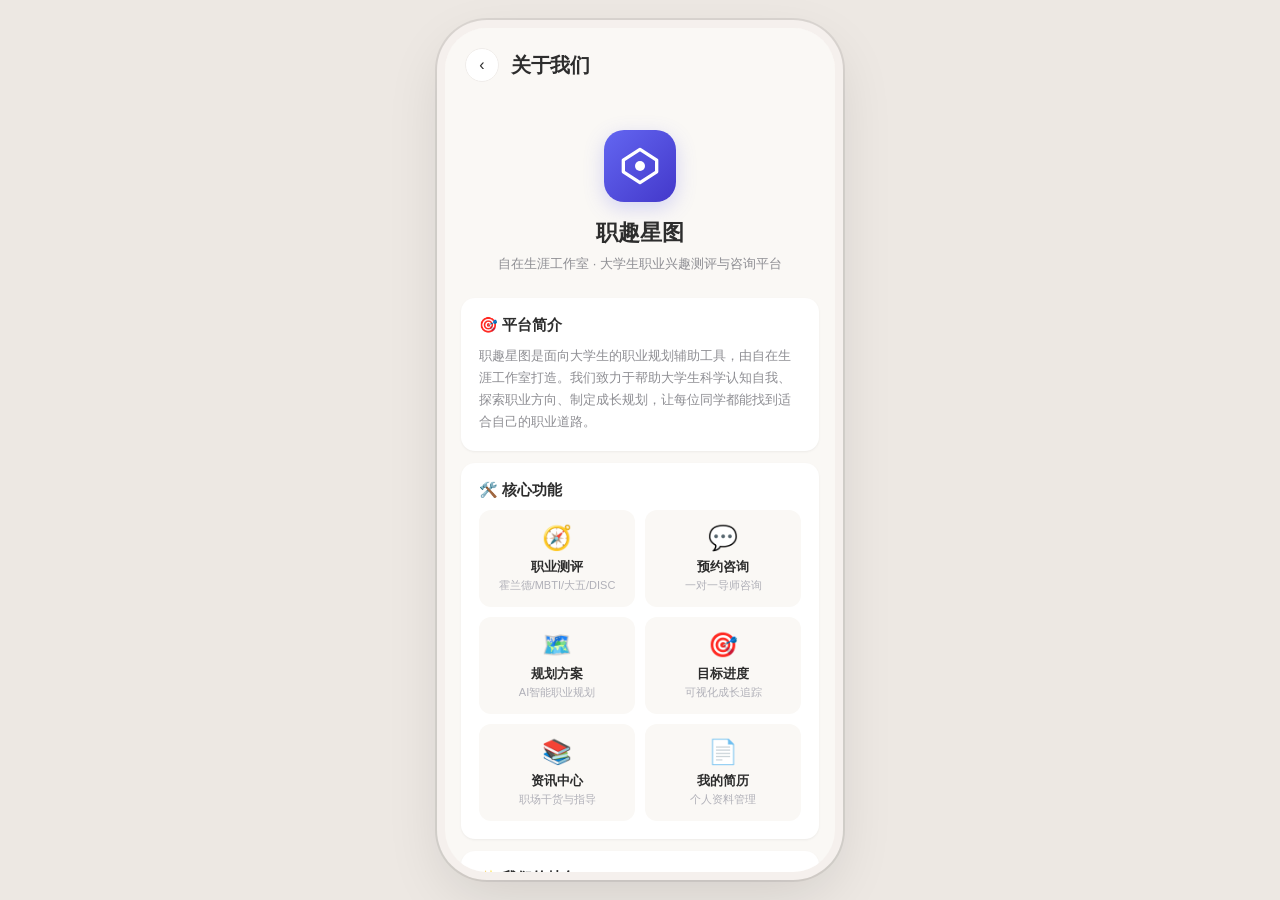
==== about.html @ 31597040 "自在生涯工作室 - 职业测评与咨询系统" ====
<!DOCTYPE html>
<html lang="zh-CN">
<head>
<meta charset="UTF-8">
<meta name="viewport" content="width=device-width, initial-scale=1.0, maximum-scale=1.0, user-scalable=no">
<title>关于我们 · 自在生涯工作室</title>
<style>
:root {
  --bg: #FAF8F5;
  --card: #FFFFFF;
  --text-primary: #2D2D2D;
  --text-secondary: #8E8E93;
  --text-light: #B0B0B8;
  --border: #F0EDEA;
  --accent: #C88EA7;
  --accent-soft: #F5EDF1;
  --accent-gradient: linear-gradient(135deg, #D4A08A, #C88EA7, #B8869F);
  --radius-sm: 14px;
  --shadow-card: 0 1px 3px rgba(0,0,0,0.04), 0 1px 2px rgba(0,0,0,0.02);
}
* { margin: 0; padding: 0; box-sizing: border-box; }
body {
  font-family: -apple-system, BlinkMacSystemFont, 'PingFang SC', 'Microsoft YaHei', sans-serif;
  background: #EDE8E3;
  display: flex; justify-content: center; align-items: center;
  min-height: 100vh; padding: 16px;
}
.phone-frame {
  width: 390px; height: 844px;
  background: var(--bg);
  border-radius: 42px;
  overflow: hidden;
  position: relative;
  box-shadow: 0 0 0 8px #F5F0ED, 0 0 0 10px rgba(0,0,0,0.08), 0 20px 60px rgba(0,0,0,0.12);
  display: flex; flex-direction: column;
}

/* Header */
.header {
  padding: 20px 20px 16px;
  display: flex; align-items: center; gap: 12px;
  flex-shrink: 0; background: var(--bg);
}
.back-btn {
  width: 34px; height: 34px; border-radius: 50%;
  background: var(--card); border: 1px solid var(--border);
  cursor: pointer; font-size: 16px; color: var(--text-primary);
  display: flex; align-items: center; justify-content: center;
  transition: all 0.2s; flex-shrink: 0;
}
.back-btn:active { transform: scale(0.95); background: var(--accent-soft); }
.header-title { font-size: 20px; font-weight: 700; color: var(--text-primary); letter-spacing: -0.3px; }

/* Scroll */
.scroll-area {
  flex: 1; overflow-y: auto; overflow-x: hidden;
  padding: 0 16px 40px 16px;
  -webkit-overflow-scrolling: touch;
}
.scroll-area::-webkit-scrollbar { width: 0; }

/* Hero */
.about-hero {
  text-align: center; padding: 32px 20px 24px;
}
.about-logo {
  width: 72px; height: 72px; border-radius: 20px;
  background: linear-gradient(135deg, #6366f1, #4338ca);
  display: flex; align-items: center; justify-content: center;
  margin: 0 auto 16px;
  box-shadow: 0 6px 20px rgba(99,102,241,0.25);
}
.about-logo svg { width: 40px; height: 40px; }
.about-title { font-size: 22px; font-weight: 800; color: var(--text-primary); margin-bottom: 6px; }
.about-sub { font-size: 13px; color: var(--text-secondary); line-height: 1.5; }

/* Cards */
.about-card {
  background: var(--card); border-radius: var(--radius-sm);
  box-shadow: var(--shadow-card); margin-bottom: 12px; padding: 18px;
}
.about-card h3 {
  font-size: 15px; font-weight: 700; color: var(--text-primary);
  margin-bottom: 10px; display: flex; align-items: center; gap: 8px;
}
.about-card p, .about-card li {
  font-size: 13px; color: var(--text-secondary); line-height: 1.7;
}
.about-card ul { list-style: none; padding-left: 0; }
.about-card li { display: flex; align-items: flex-start; gap: 8px; margin-bottom: 6px; }
.about-card li::before {
  content: '•'; color: var(--accent); font-size: 16px; line-height: 1.5; flex-shrink: 0;
}

.feature-grid {
  display: grid; grid-template-columns: 1fr 1fr; gap: 10px;
}
.feature-item {
  background: var(--bg); border-radius: 12px; padding: 14px; text-align: center;
}
.feature-item .fi-icon { font-size: 24px; margin-bottom: 6px; display: block; }
.feature-item .fi-name { font-size: 13px; font-weight: 600; color: var(--text-primary); }
.feature-item .fi-desc { font-size: 11px; color: var(--text-light); margin-top: 2px; }

.version-row {
  text-align: center; padding: 20px 0 8px; font-size: 12px; color: var(--text-light);
}
</style>
</head>
<body>

<div class="phone-frame">
  <div class="header">
    <button class="back-btn" onclick="window.location.href='resume.html'">‹</button>
    <span class="header-title">关于我们</span>
  </div>

  <div class="scroll-area">
    <div class="about-hero">
      <div class="about-logo">
        <svg viewBox="0 0 24 24" fill="none" stroke="#fff" stroke-width="2" stroke-linecap="round" stroke-linejoin="round">
          <polygon points="12,2 22,8.5 22,15.5 12,22 2,15.5 2,8.5"/>
          <circle cx="12" cy="12" r="3" fill="#fff" stroke="none"/>
        </svg>
      </div>
      <div class="about-title">职趣星图</div>
      <div class="about-sub">自在生涯工作室 · 大学生职业兴趣测评与咨询平台</div>
    </div>

    <div class="about-card">
      <h3>🎯 平台简介</h3>
      <p>职趣星图是面向大学生的职业规划辅助工具，由自在生涯工作室打造。我们致力于帮助大学生科学认知自我、探索职业方向、制定成长规划，让每位同学都能找到适合自己的职业道路。</p>
    </div>

    <div class="about-card">
      <h3>🛠️ 核心功能</h3>
      <div class="feature-grid">
        <div class="feature-item">
          <span class="fi-icon">🧭</span>
          <div class="fi-name">职业测评</div>
          <div class="fi-desc">霍兰德/MBTI/大五/DISC</div>
        </div>
        <div class="feature-item">
          <span class="fi-icon">💬</span>
          <div class="fi-name">预约咨询</div>
          <div class="fi-desc">一对一导师咨询</div>
        </div>
        <div class="feature-item">
          <span class="fi-icon">🗺️</span>
          <div class="fi-name">规划方案</div>
          <div class="fi-desc">AI智能职业规划</div>
        </div>
        <div class="feature-item">
          <span class="fi-icon">🎯</span>
          <div class="fi-name">目标进度</div>
          <div class="fi-desc">可视化成长追踪</div>
        </div>
        <div class="feature-item">
          <span class="fi-icon">📚</span>
          <div class="fi-name">资讯中心</div>
          <div class="fi-desc">职场干货与指导</div>
        </div>
        <div class="feature-item">
          <span class="fi-icon">📄</span>
          <div class="fi-name">我的简历</div>
          <div class="fi-desc">个人资料管理</div>
        </div>
      </div>
    </div>

    <div class="about-card">
      <h3>✨ 我们的特色</h3>
      <ul>
        <li><span>专业量表：采用国际权威职业测评工具，结果科学可靠</span></li>
        <li><span>个性解读：结合大学生群体特点，提供通俗易懂的测评报告</span></li>
        <li><span>真人咨询：资深职业规划师一对一辅导，针对性解决职业困惑</span></li>
        <li><span>全程陪伴：从测评到规划再到执行，陪伴你完成职业探索之旅</span></li>
        <li><span>数据隐私：所有个人信息本地存储，保障你的隐私安全</span></li>
      </ul>
    </div>

    <div class="about-card">
      <h3>👩‍🏫 导师团队</h3>
      <p>我们拥有一支经验丰富的职业规划师团队，包括企业管理教授、GCDF职业规划师、CVCC职业规划师、创新创业导师等，覆盖职业定位、简历优化、面试辅导、行业分析、创业指导等多个领域。</p>
    </div>

    <div class="version-row">版本：v1.0.0 · 自在生涯工作室</div>
  </div>
</div>

</body>
</html>
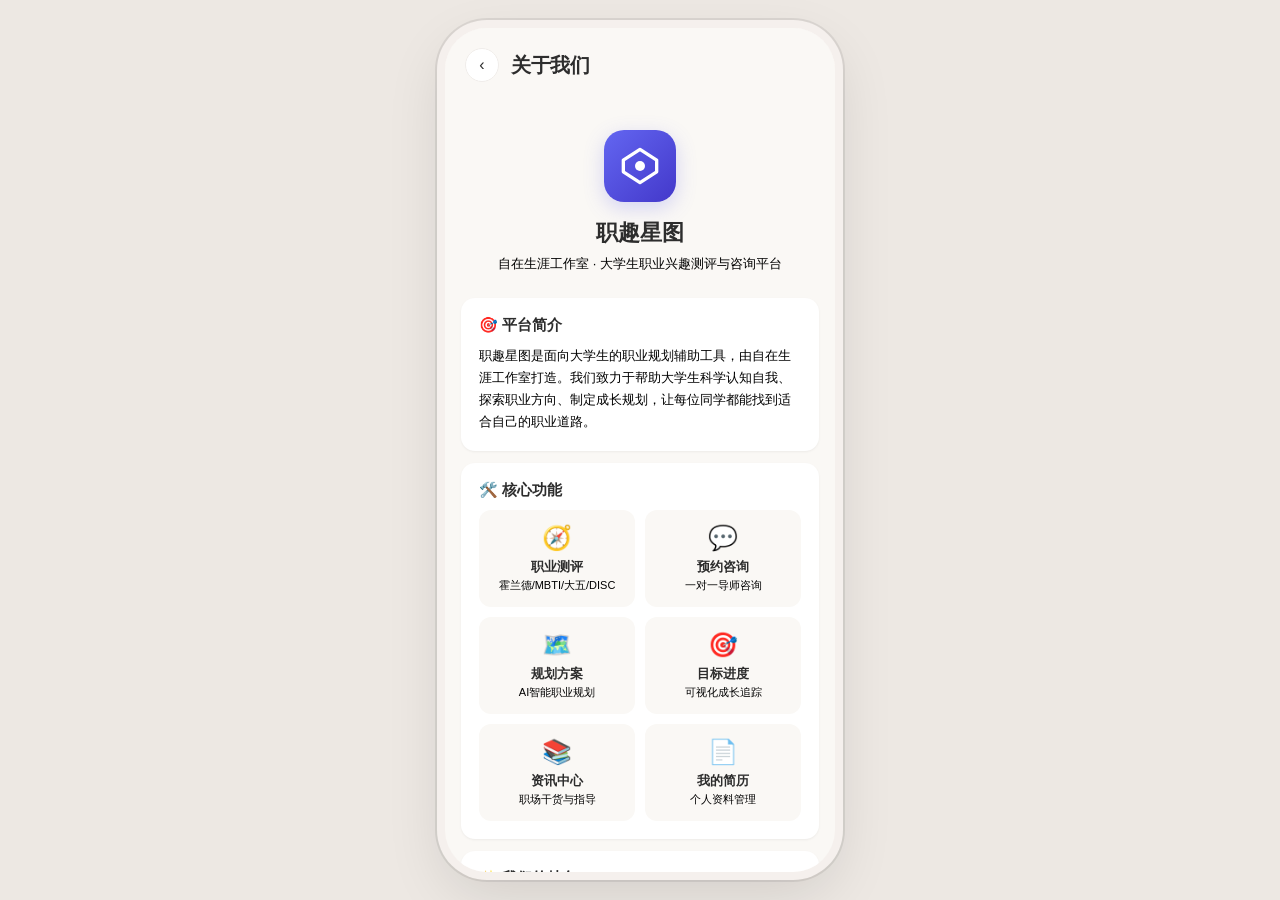
==== commit 29818396: "Update assessment.html + about.html - change light gray text to black for better readability v202607" ====
--- a/about.html
+++ b/about.html
@@ -9,8 +9,8 @@
   --bg: #FAF8F5;
   --card: #FFFFFF;
   --text-primary: #2D2D2D;
-  --text-secondary: #8E8E93;
-  --text-light: #B0B0B8;
+  --text-secondary: #000000;
+  --text-light: #000000;
   --border: #F0EDEA;
   --accent: #C88EA7;
   --accent-soft: #F5EDF1;
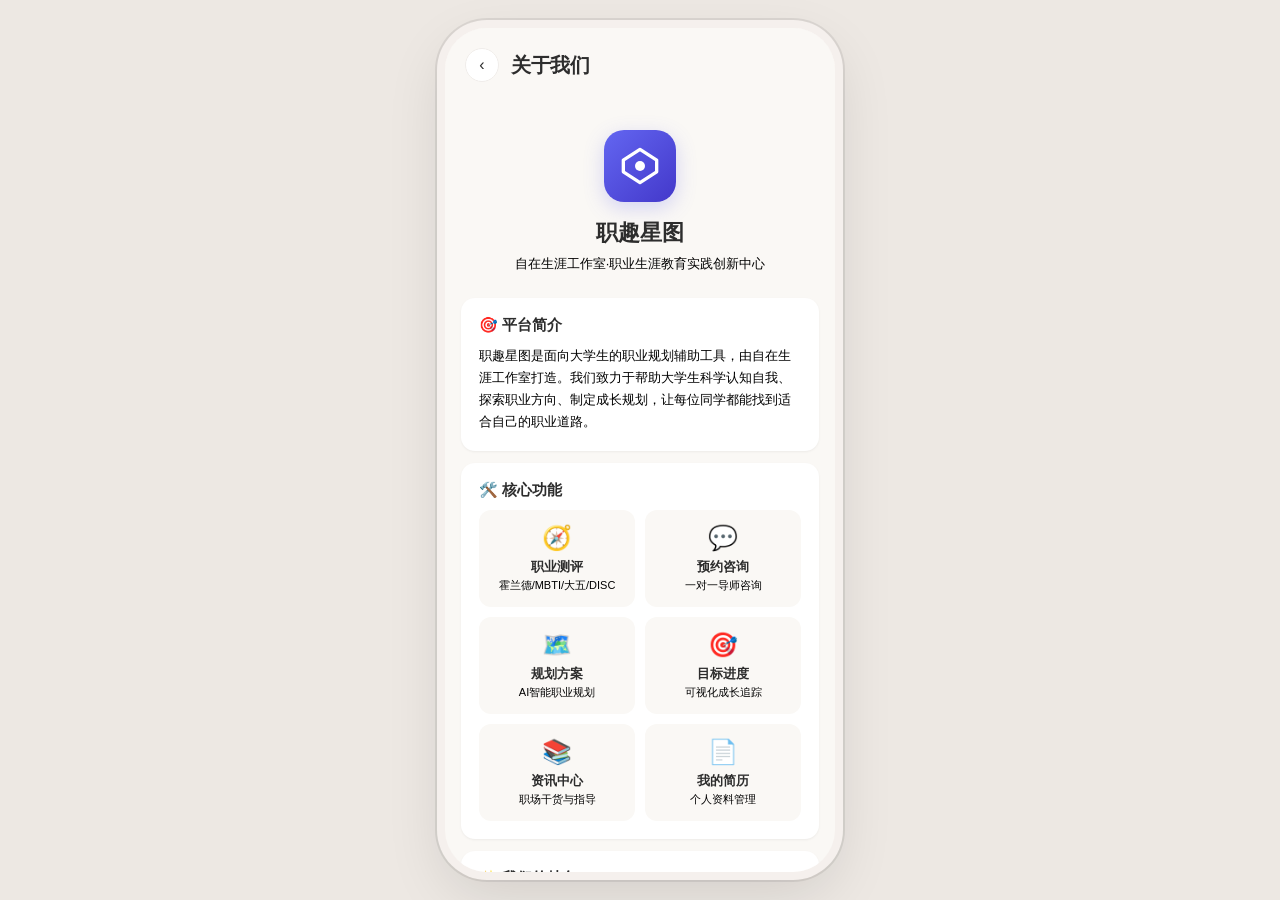
==== commit 92906643: "Update about.html - replace subtitle and feature list copy v20260710-02" ====
--- a/about.html
+++ b/about.html
@@ -124,7 +124,7 @@
         </svg>
       </div>
       <div class="about-title">职趣星图</div>
-      <div class="about-sub">自在生涯工作室 · 大学生职业兴趣测评与咨询平台</div>
+      <div class="about-sub">自在生涯工作室·职业生涯教育实践创新中心</div>
     </div>
 
     <div class="about-card">
@@ -171,11 +171,11 @@
     <div class="about-card">
       <h3>✨ 我们的特色</h3>
       <ul>
-        <li><span>专业量表：采用国际权威职业测评工具，结果科学可靠</span></li>
-        <li><span>个性解读：结合大学生群体特点，提供通俗易懂的测评报告</span></li>
-        <li><span>真人咨询：资深职业规划师一对一辅导，针对性解决职业困惑</span></li>
-        <li><span>全程陪伴：从测评到规划再到执行，陪伴你完成职业探索之旅</span></li>
-        <li><span>数据隐私：所有个人信息本地存储，保障你的隐私安全</span></li>
+        <li><span>专业量表：依托国际权威职业测评量表，结合本土场景做适配优化，测评体系科学严谨。</span></li>
+        <li><span>个性解读：贴合当代大学生特质，输出通俗落地的测评分析报告。</span></li>
+        <li><span>真人咨询：资深生涯规划师一对一答疑，精准化解职业发展困惑。</span></li>
+        <li><span>全程陪伴：覆盖测评研判‑方案规划‑落地执行，全程助力职业探索。</span></li>
+        <li><span>数据隐私：个人数据仅本地留存，严守信息安全边界。</span></li>
       </ul>
     </div>
 
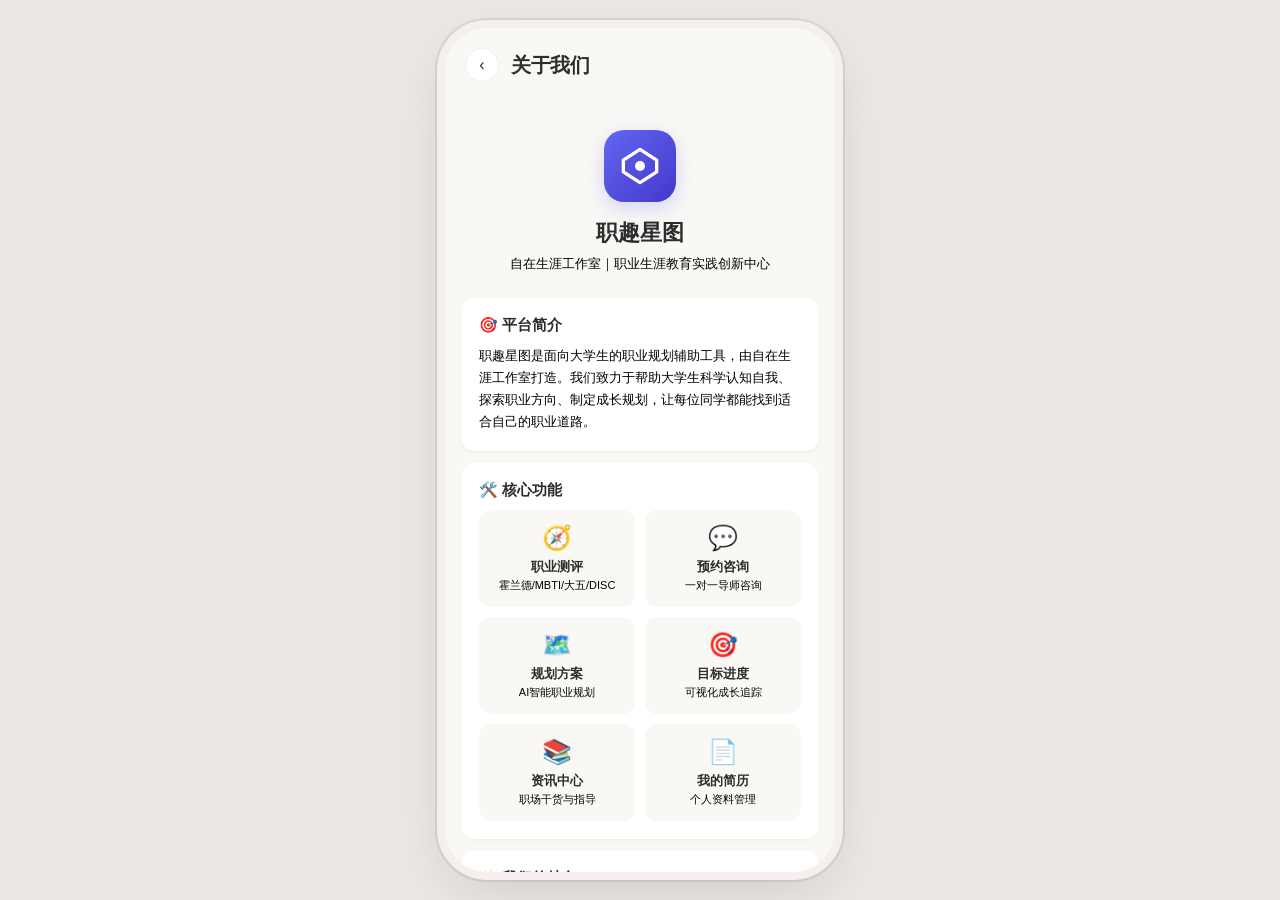
==== commit 64141cbe: "Update about.html - about.html: replace middle dot with fullwidth vertical bar in subtitle and versi" ====
--- a/about.html
+++ b/about.html
@@ -124,7 +124,7 @@
         </svg>
       </div>
       <div class="about-title">职趣星图</div>
-      <div class="about-sub">自在生涯工作室·职业生涯教育实践创新中心</div>
+      <div class="about-sub">自在生涯工作室｜职业生涯教育实践创新中心</div>
     </div>
 
     <div class="about-card">
@@ -184,7 +184,7 @@
       <p>我们拥有一支经验丰富的职业规划师团队，包括企业管理教授、GCDF职业规划师、CVCC职业规划师、创新创业导师等，覆盖职业定位、简历优化、面试辅导、行业分析、创业指导等多个领域。</p>
     </div>
 
-    <div class="version-row">版本：v1.0.0 · 自在生涯工作室</div>
+    <div class="version-row">版本：v1.0.0｜自在生涯工作室</div>
   </div>
 </div>
 
